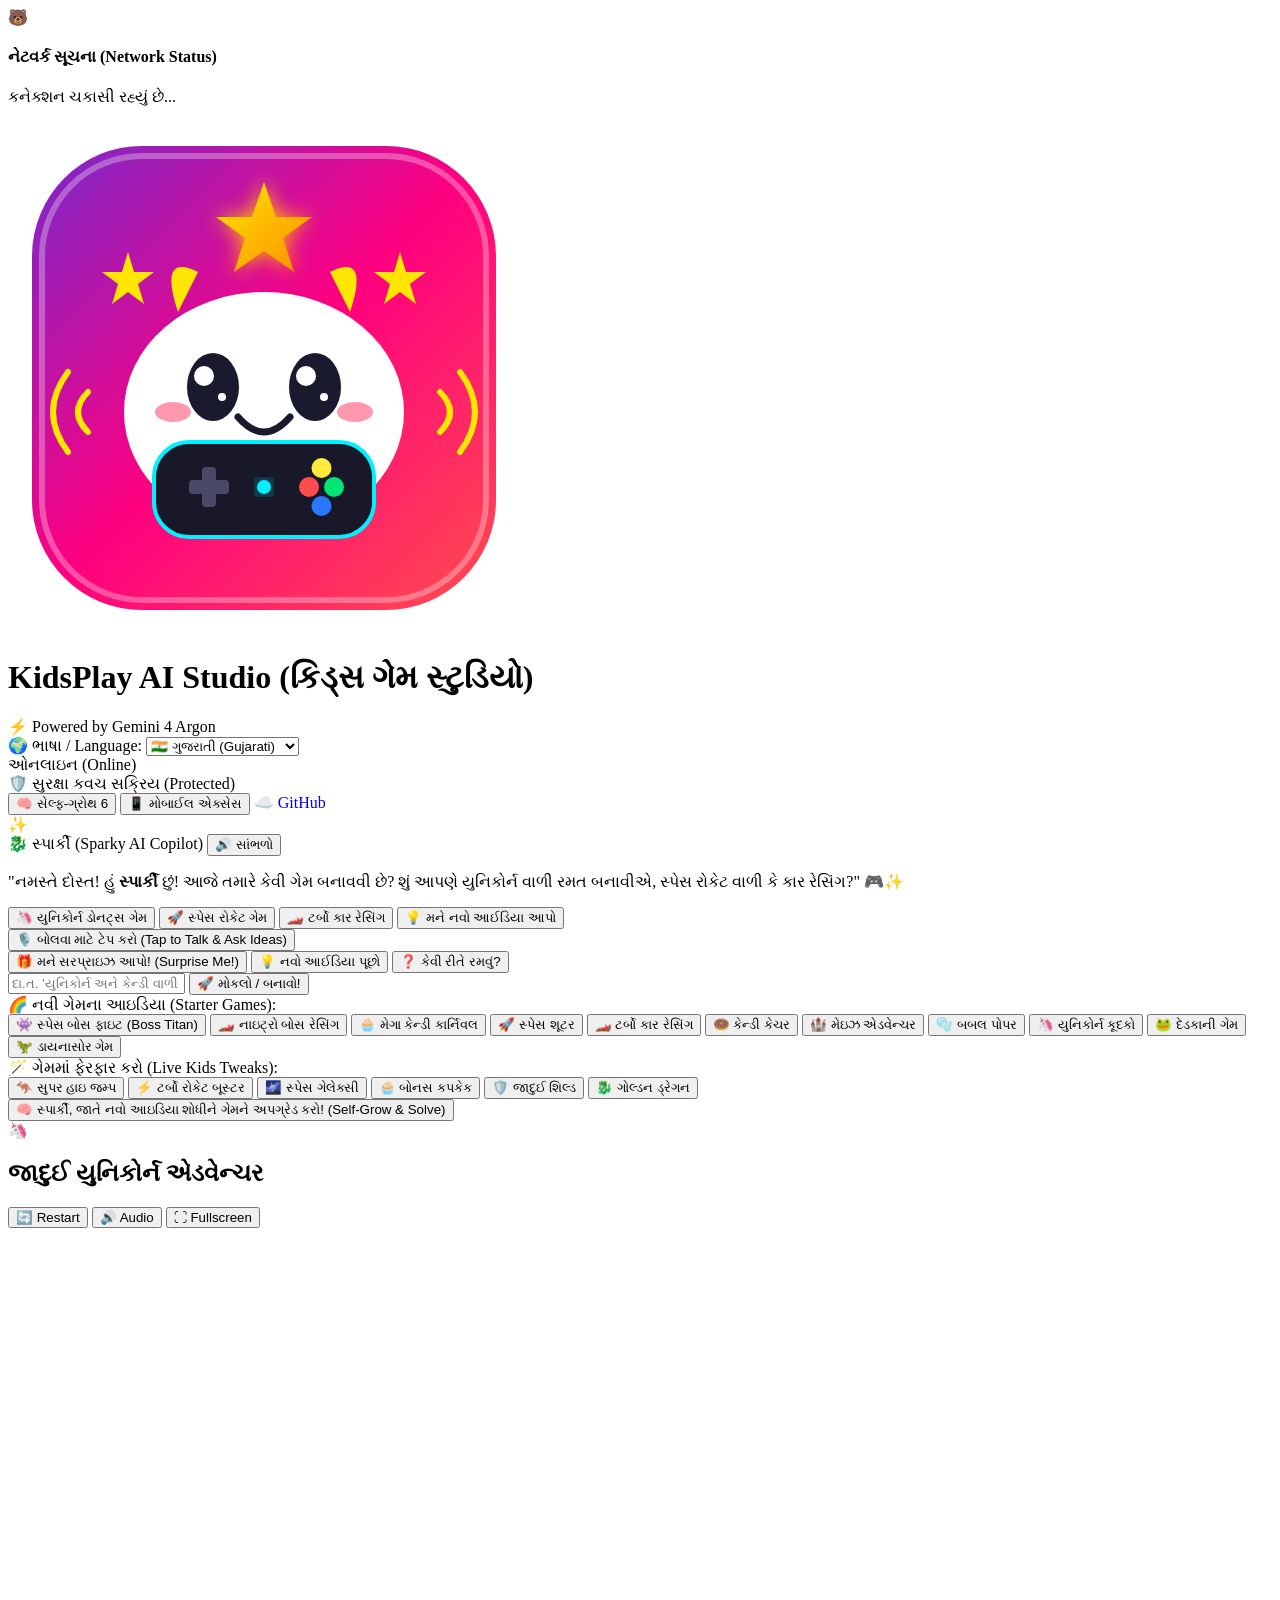
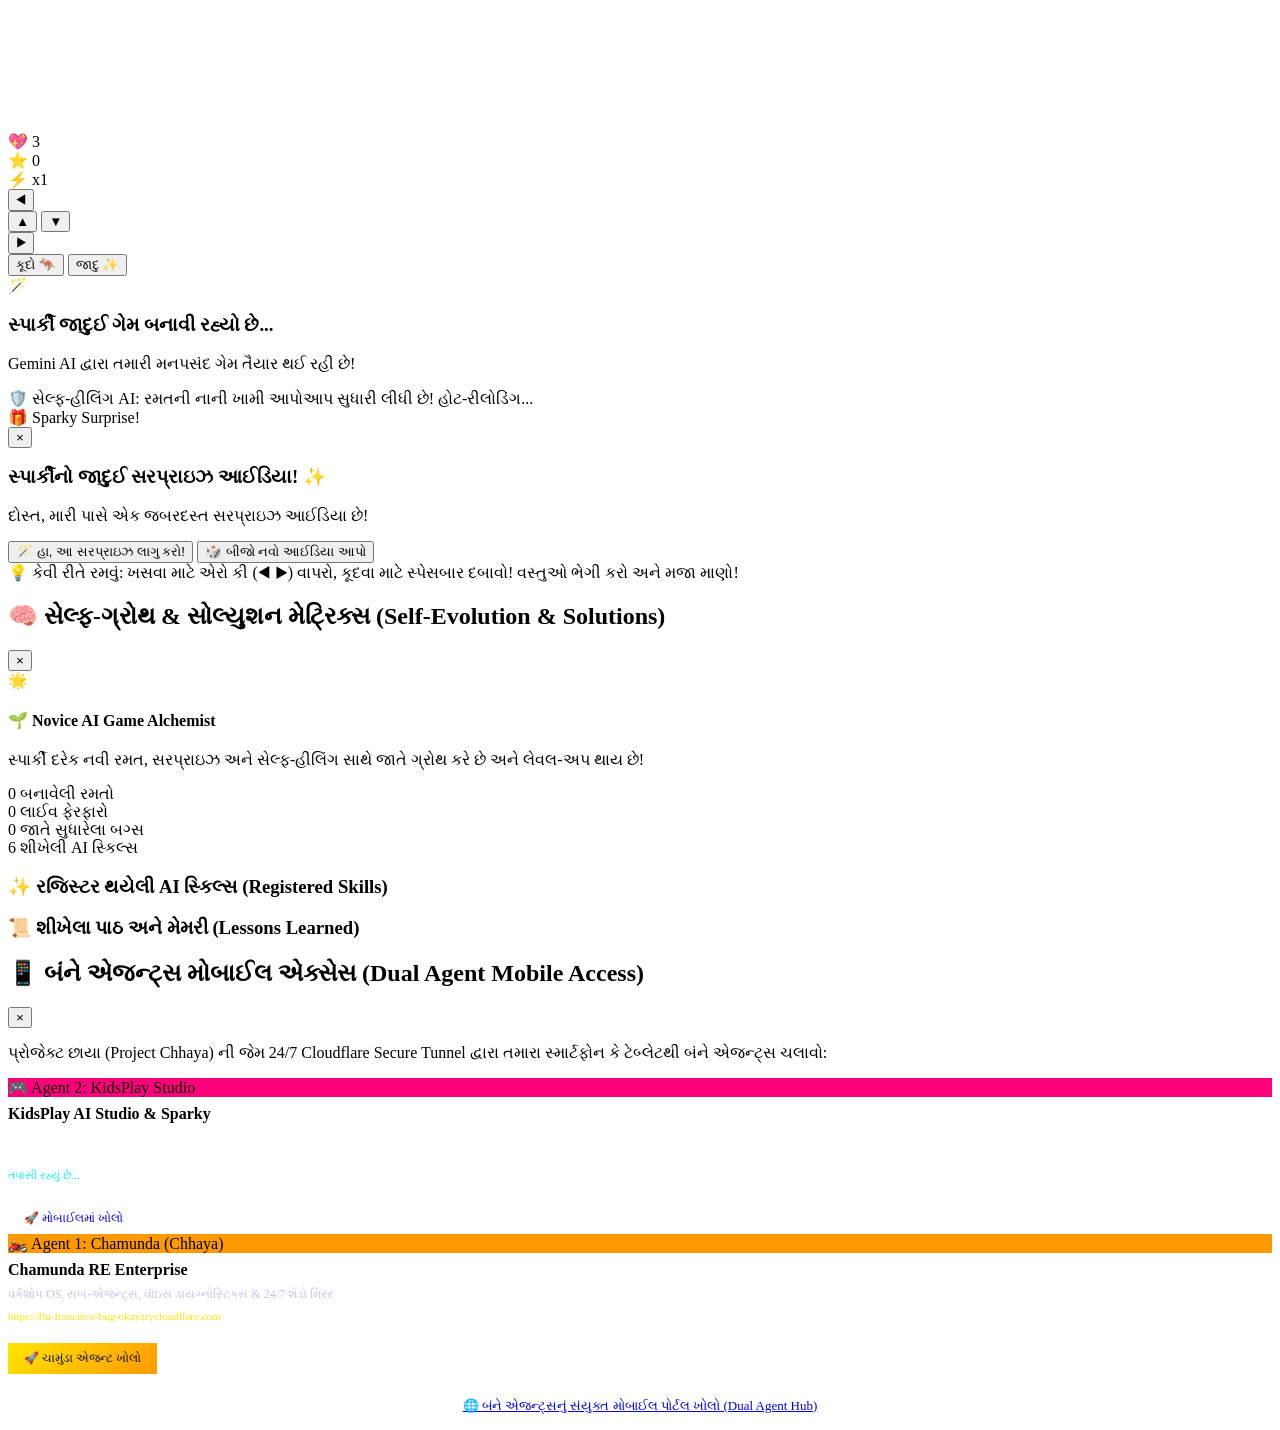
==== static/index.html @ 0acd043b "feat: initial commit of KidsPlay AI Studio with Gemini 4 Argon, Codespaces, and Auto-Sync" ====
<!DOCTYPE html>
<html lang="gu">
<head>
  <meta charset="UTF-8">
  <meta name="viewport" content="width=device-width, initial-scale=1.0">
  <title>🎮 KidsPlay AI Studio - Interactive Voice Assistant & Kids Game Maker</title>
  <link rel="icon" type="image/svg+xml" href="/assets/icon.svg">
  <link rel="preconnect" href="https://fonts.googleapis.com">
  <link rel="preconnect" href="https://fonts.gstatic.com" crossorigin>
  <link href="https://fonts.googleapis.com/css2?family=Fredoka:wght@400;600;700&family=Nunito:wght@700;900&family=Noto+Sans+Gujarati:wght@400;700&display=swap" rel="stylesheet">
  <link rel="stylesheet" href="/css/style.css">
</head>
<body>
  <!-- Network Resilience Notification Banner -->
  <div id="resilience-banner" class="resilience-toast hidden">
    <div class="toast-icon" id="toast-icon">🐻</div>
    <div class="toast-content">
      <h4 id="toast-title">નેટવર્ક સૂચના (Network Status)</h4>
      <p id="toast-message">કનેક્શન ચકાસી રહ્યું છે...</p>
    </div>
    <div class="toast-spinner hidden" id="toast-spinner"></div>
  </div>

  <!-- Main App Shell -->
  <div class="app-container">
    
    <!-- Top Header Bar -->
    <header class="app-header">
      <div class="brand-group">
        <div class="app-logo">
          <img src="/assets/icon.svg" alt="KidsPlay Mascot">
        </div>
        <div class="title-group">
          <h1>KidsPlay AI Studio (કિડ્સ ગેમ સ્ટુડિયો)</h1>
          <span class="badge-gemini badge-gemini-argon" id="badge-gemini-model">⚡ Powered by Gemini 4 Argon</span>
        </div>
      </div>

      <!-- Header Controls: Language Picker, Network Status, Memory & Skills -->
      <div class="header-actions">
        <!-- Language Selector (Gujarati by default) -->
        <div class="lang-selector-card">
          <label for="language-select">🌍 ભાષા / Language:</label>
          <select id="language-select" class="styled-select">
            <option value="gu-IN" selected>🇮🇳 ગુજરાતી (Gujarati)</option>
            <option value="hi-IN">🇮🇳 हिन्दी (Hindi)</option>
            <option value="en-US">🇺🇸 English (US)</option>
            <option value="en-GB">🇬🇧 English (UK)</option>
            <option value="es-ES">🇪🇸 Español (Spanish)</option>
            <option value="fr-FR">🇫🇷 Français (French)</option>
            <option value="de-DE">🇩🇪 Deutsch (German)</option>
            <option value="ja-JP">🇯🇵 日本語 (Japanese)</option>
            <option value="zh-CN">🇨🇳 中文 (Mandarin)</option>
            <option value="pt-BR">🇧🇷 Português (Brazil)</option>
            <option value="ar-SA">🇸🇦 العربية (Arabic)</option>
          </select>
        </div>

        <!-- Network Status Indicator -->
        <div class="network-badge online" id="network-badge">
          <span class="dot"></span>
          <span id="network-status-text">ઓનલાઇન (Online)</span>
        </div>

        <!-- AI Security Shield Status Indicator -->
        <div class="security-badge armed" id="security-badge" title="AI Security Firewall & Anti-Hacking Guard: Armed & Active">
          <span class="shield-icon">🛡️</span>
          <span id="security-status-text">સુરક્ષા કવચ સક્રિય (Protected)</span>
        </div>

        <!-- Self-Evolution & Auto-Solution Matrix Modal Trigger -->
        <button id="btn-skills-matrix" class="btn-icon" title="View AI Skills & Self-Evolution Memory">
          🧠 સેલ્ફ-ગ્રોથ <span class="skills-counter" id="skills-badge-count">6</span>
        </button>

        <!-- Mobile Access & Both Agents Hub Trigger -->
        <button id="btn-mobile-access" class="btn-icon btn-mobile-trigger" title="Mobile QR Code & Both Agents Hub">
          📱 મોબાઈલ એક્સેસ
        </button>

        <!-- GitHub Repository & 1-Click Cloud Launch -->
        <a id="btn-github-repo" href="https://github.com/thakoralpesh3/kidsplay-ai-studio" target="_blank" class="btn-icon btn-github-trigger" title="Open GitHub Repository & 1-Click Codespaces" style="text-decoration:none;display:inline-flex;align-items:center;gap:6px;">
          ☁️ GitHub
        </a>
      </div>
    </header>

    <!-- Main Workspace Grid -->
    <main class="studio-layout">
      
      <!-- Left Column: Voice Assistant & Interactive Copilot Panel -->
      <section class="assistant-panel">
        
        <!-- Mascot Interactive Card with Live Dialogue -->
        <div class="mascot-card">
          <div class="mascot-visual" id="mascot-avatar">
            <div class="mascot-face normal" id="mascot-face">
              <div class="mascot-eyes">
                <div class="eye left"><div class="pupil"></div></div>
                <div class="eye right"><div class="pupil"></div></div>
              </div>
              <div class="mascot-mouth" id="mascot-mouth"></div>
            </div>
            <div class="sparkles-halo">✨</div>
          </div>
          
          <div class="speech-bubble" id="speech-bubble">
            <div class="bubble-top-bar">
              <span class="mascot-name-tag">🐉 સ્પાર્કી (Sparky AI Copilot)</span>
              <button id="btn-replay-speech" class="btn-replay-speech" title="અવાજ સાંભળો (Hear Voice)">🔊 સાંભળો</button>
            </div>
            <p id="assistant-speech-text">"નમસ્તે દોસ્ત! હું <strong>સ્પાર્કી</strong> છું! આજે તમારે કેવી ગેમ બનાવવી છે? શું આપણે યુનિકોર્ન વાળી રમત બનાવીએ, સ્પેસ રોકેટ વાળી કે કાર રેસિંગ?" 🎮✨</p>
            
            <!-- Interactive Follow-up Question Prompt & Choice Tray -->
            <div class="interactive-choices-tray" id="interactive-choices-tray">
              <button class="choice-chip" data-choice="એક સુંદર યુનિકોર્ન વાળી રમત બનાવો જે આકાશમાં ઉડીને ડોનટ્સ પકડે">🦄 યુનિકોર્ન ડોનટ્સ ગેમ</button>
              <button class="choice-chip" data-choice="અંતરિક્ષમાં રોકેટ ઉડાડીને ઉલ્કાઓથી બચવાની ગેમ બનાવો">🚀 સ્પેસ રોકેટ ગેમ</button>
              <button class="choice-chip" data-choice="એક સુપર ફાસ્ટ કાર રેસિંગ ગેમ બનાવો">🏎️ ટર્બો કાર રેસિંગ</button>
              <button class="choice-chip" data-choice="મને એક મસ્ત નવી ગેમનો આઈડિયા આપો!">💡 મને નવો આઈડિયા આપો</button>
            </div>
          </div>
        </div>

        <!-- Big Voice Mic & Text Input Area -->
        <div class="prompt-input-card">
          <div class="voice-hero-box">
            <button id="btn-voice-mic" class="btn-voice-mic" title="બોલવા અને વાતચીત કરવા માટે ક્લિક કરો">
              <div class="mic-glow"></div>
              <span class="mic-icon">🎙️</span>
              <span class="mic-label" id="mic-label">બોલવા માટે ટેપ કરો (Tap to Talk & Ask Ideas)</span>
            </button>
            
            <!-- Interactive Action Shortcuts below Mic -->
            <div class="voice-quick-actions">
              <button id="btn-surprise-me" class="btn-voice-surprise">🎁 મને સરપ્રાઇઝ આપો! (Surprise Me!)</button>
              <button id="btn-ask-idea" class="btn-voice-subaction">💡 નવો આઈડિયા પૂછો</button>
              <button id="btn-how-to-play" class="btn-voice-subaction">❓ કેવી રીતે રમવું?</button>
            </div>

            <!-- Live Audio VU Meter Bars -->
            <div class="voice-wave-bars hidden" id="voice-wave-bars">
              <span id="bar-1"></span>
              <span id="bar-2"></span>
              <span id="bar-3"></span>
              <span id="bar-4"></span>
              <span id="bar-5"></span>
            </div>
          </div>

          <div class="text-input-group">
            <input type="text" id="prompt-input" placeholder="દા.ત. 'યુનિકોર્ન અને કેન્ડી વાળી મસ્ત ગેમ બનાવો'..." autocomplete="off">
            <button id="btn-send-prompt" class="btn-primary">
              <span>🚀 મોકલો / બનાવો!</span>
            </button>
          </div>

          <!-- Quick Starter Tags for Kids -->
          <div class="quick-tags-container">
            <span class="tag-title">🌈 નવી ગેમના આઇડિયા (Starter Games):</span>
            <div class="tags-grid">
              <button class="chip-tag chip-advanced" data-prompt="એક એડવાન્સ્ડ સ્પેસ શૂટર બનાવો જેમાં એલિયન મોથરશિપ બોસ ફાઇટ આવે અને ડબલ લેઝર પાવરઅપ્સ મળે">👾 સ્પેસ બોસ ફાઇટ (Boss Titan)</button>
              <button class="chip-tag chip-advanced" data-prompt="એક સુપરફાસ્ટ નાઇટ્રો કાર રેસિંગ ગેમ જેમાં રાઇવલ બોસ રેસર અને સ્પીડ બૂસ્ટ્સ હોય">🏎️ નાઇટ્રો બોસ રેસિંગ</button>
              <button class="chip-tag chip-advanced" data-prompt="મેગા કેન્ડી કાર્નિવલ ગેમ જેમાં મેગ્નેટ પાવરઅપ અને ગોલ્ડન કપકેક આવે">🧁 મેગા કેન્ડી કાર્નિવલ</button>
              <button class="chip-tag" data-prompt="અંતરિક્ષમાં રોકેટ ઉડાડીને લેઝરથી ઉલ્કાઓ તોડવાની સ્પેસ શૂટર ગેમ બનાવો">🚀 સ્પેસ શૂટર</button>
              <button class="chip-tag" data-prompt="એક હાઇ-સ્પીડ ટર્બો કાર રેસિંગ ગેમ બનાવો જેમાં નાઇટ્રો બૂસ્ટર હોય">🏎️ ટર્બો કાર રેસિંગ</button>
              <button class="chip-tag" data-prompt="આકાશમાંથી પડતી કેન્ડી, ડોનટ્સ અને તારા પકડવાની કેચર ગેમ બનાવો">🍩 કેન્ડી કેચર</button>
              <button class="chip-tag" data-prompt="એક જાદુઈ મેઇઝ ભૂલભુલામણી ગેમ બનાવો જેમાં ૩ ચાવીઓ શોધીને દરવાજો ખોલવાનો હોય">🏰 મેઇઝ એડવેન્ચર</button>
              <button class="chip-tag" data-prompt="ટેપ કરીને રંગબેરંગી પરપોટા ફોડવાની ફન બબલ પોપર ગેમ બનાવો">🫧 બબલ પોપર</button>
              <button class="chip-tag" data-prompt="એક સુંદર યુનિકોર્ન વાળી રમત બનાવો જે આકાશમાં કૂદીને તારા ભેગા કરે">🦄 યુનિકોર્ન કૂદકો</button>
              <button class="chip-tag" data-prompt="એક ભૂખ્યા દેડકાની રમત બનાવો જે કમળ પરથી કૂદીને સોનેરી માખીઓ પકડે">🐸 દેડકાની ગેમ</button>
              <button class="chip-tag" data-prompt="એક ક્યૂટ ડાયનાસોરની રમત બનાવો">🦖 ડાયનાસોર ગેમ</button>
            </div>
          </div>

          <!-- Live Modification Quick Buttons for Kids -->
          <div class="modify-tags-container">
            <span class="tag-title">🪄 ગેમમાં ફેરફાર કરો (Live Kids Tweaks):</span>
            <div class="tags-grid">
              <button class="chip-modify" data-mod="પ્લેયરને બહુ જ ઊંચો કૂદકો લગાવવા દો અને પાછળ મેઘધનુષની પૂંછડી ઉમેરો">🦘 સુપર હાઇ જમ્પ</button>
              <button class="chip-modify" data-mod="એક સુપર સ્પીડ રોકેટ બૂસ્ટર અને કલરફુલ લેઝર ઉમેરો">⚡ ટર્બો રોકેટ બૂસ્ટર</button>
              <button class="chip-modify" data-mod="બેકગ્રાઉન્ડને ચમકતા તારાઓ વાળા અંતરિક્ષ જેવું બનાવી દો">🌌 સ્પેસ ગેલેક્સી</button>
              <button class="chip-modify" data-mod="સોનેરી તારાઓ અને 500 પોઈન્ટ વાળા કપકેક ઉમેરો">🧁 બોનસ કપકેક</button>
              <button class="chip-modify" data-mod="ગેમને થોડી સરળ બનાવો અને પ્લેયરને સુરક્ષા માટે જાદુઈ બબલ શિલ્ડ આપો">🛡️ જાદુઈ શિલ્ડ</button>
              <button class="chip-modify" data-mod="પ્લેયરને કૂલ ચશ્મા પહેરેલો ગોલ્ડન ડ્રેગન બનાવી દો">🐉 ગોલ્ડન ડ્રેગન</button>
            </div>
          </div>

          <!-- Autonomous Self-Solution Button -->
          <div class="self-solution-container">
            <button id="btn-self-evolve-game" class="btn-self-evolve">
              <span>🧠 સ્પાર્કી, જાતે નવો આઇડિયા શોધીને ગેમને અપગ્રેડ કરો! (Self-Grow & Solve)</span>
            </button>
          </div>

        </div>

      </section>

      <!-- Right Column: Live Playable Game Canvas Screen -->
      <section class="game-stage-panel">
        
        <div class="game-card">
          <!-- Game Bar -->
          <div class="game-header-bar">
            <div class="game-meta">
              <span class="game-icon" id="game-badge-icon">🦄</span>
              <h2 id="current-game-title">જાદુઈ યુનિકોર્ન એડવેન્ચર</h2>
            </div>

            <div class="game-actions">
              <button id="btn-restart-game" class="btn-game-tool" title="ફરી શરૂ કરો">🔄 Restart</button>
              <button id="btn-mute-audio" class="btn-game-tool" title="અવાજ ચાલુ/બંધ">🔊 Audio</button>
              <button id="btn-fullscreen" class="btn-game-tool" title="મોટી સ્ક્રીન">⛶ Fullscreen</button>
            </div>
          </div>

          <!-- The Game Canvas Container -->
          <div class="canvas-wrapper" id="canvas-wrapper">
            <canvas id="game-canvas" width="800" height="500"></canvas>
            
            <!-- In-game Dynamic HTML HUD Overlay (lives, score, combo streak, powerups, boss bar) -->
            <div class="game-hud-overlay" id="game-hud-overlay">
              <div class="hud-chip hud-lives-chip">
                <span class="hud-emoji">💖</span>
                <span class="hud-val" id="hud-lives">3</span>
              </div>
              <div class="hud-chip hud-score-chip">
                <span class="hud-emoji">⭐</span>
                <span class="hud-val" id="hud-score">0</span>
              </div>
              <div class="hud-chip hud-combo-chip">
                <span class="hud-emoji">⚡</span>
                <span class="hud-val" id="hud-combo">x1</span>
              </div>
              <div class="hud-chip hud-powerup-chip" id="hud-powerup-chip" style="display:none;">
                <span class="hud-emoji" id="hud-powerup-emoji">🛡️</span>
                <span class="hud-val" id="hud-powerup-timer">SHIELD</span>
              </div>
              <div class="hud-boss-chip" id="hud-boss-chip" style="display:none;">
                <span class="hud-boss-title" id="hud-boss-title">👾 BOSS TITAN</span>
                <div class="hud-boss-bar">
                  <div class="hud-boss-fill" id="hud-boss-fill" style="width:100%;"></div>
                </div>
              </div>
            </div>

            <!-- In-game Kid Overlay Controls (for touch/mouse play) -->
            <div class="game-touch-overlay">
              <div class="dpad-touch">
                <button class="touch-btn" id="btn-touch-left" title="ડાબે">◀</button>
                <div class="dpad-vertical-stack">
                  <button class="touch-btn" id="btn-touch-up" title="ઉપર">▲</button>
                  <button class="touch-btn" id="btn-touch-down" title="નીચે">▼</button>
                </div>
                <button class="touch-btn" id="btn-touch-right" title="જમણે">▶</button>
              </div>
              <div class="action-touch">
                <button class="touch-btn btn-jump" id="btn-touch-jump">કૂદો 🦘</button>
                <button class="touch-btn btn-action" id="btn-touch-action">જાદુ ✨</button>
              </div>
            </div>

            <!-- Loading Spinner & AI Generation Overlay -->
            <div class="generation-overlay hidden" id="generation-overlay">
              <div class="gen-card">
                <div class="gen-magic-wand">🪄</div>
                <h3 id="gen-status-title">સ્પાર્કી જાદુઈ ગેમ બનાવી રહ્યો છે...</h3>
                <p id="gen-status-desc">Gemini AI દ્વારા તમારી મનપસંદ ગેમ તૈયાર થઈ રહી છે!</p>
                <div class="rainbow-progress-bar">
                  <div class="rainbow-fill"></div>
                </div>
              </div>
            </div>

            <!-- Self-Healing Notification Toast Overlay -->
            <div class="healing-toast hidden" id="healing-toast">
              <span>🛡️ સેલ્ફ-હીલિંગ AI: રમતની નાની ખામી આપોઆપ સુધારી લીધી છે! હોટ-રીલોડિંગ...</span>
            </div>

            <!-- Autonomous Surprise Idea Showcase Overlay / Banner -->
            <div class="surprise-banner hidden" id="surprise-banner">
              <div class="surprise-card">
                <div class="surprise-top">
                  <div class="surprise-badge-tag" id="surprise-badge">🎁 Sparky Surprise!</div>
                  <button class="btn-close-surprise" id="btn-close-surprise">&times;</button>
                </div>
                <h3 id="surprise-title">સ્પાર્કીનો જાદુઈ સરપ્રાઇઝ આઈડિયા! ✨</h3>
                <p id="surprise-desc">દોસ્ત, મારી પાસે એક જબરદસ્ત સરપ્રાઇઝ આઈડિયા છે!</p>
                <div class="surprise-actions">
                  <button class="btn-apply-surprise" id="btn-apply-surprise">🪄 હા, આ સરપ્રાઇઝ લાગુ કરો!</button>
                  <button class="btn-reroll-surprise" id="btn-reroll-surprise">🎲 બીજો નવો આઈડિયા આપો</button>
                </div>
              </div>
            </div>
          </div>

          <!-- Instructions and Game Details Footer -->
          <div class="game-footer-bar">
            <div class="instructions-box">
              <span class="inst-icon">💡 કેવી રીતે રમવું:</span>
              <span id="game-instructions-text">ખસવા માટે એરો કી (◀ ▶) વાપરો, કૂદવા માટે સ્પેસબાર દબાવો! વસ્તુઓ ભેગી કરો અને મજા માણો!</span>
            </div>
          </div>

        </div>

      </section>

    </main>

    <!-- Self-Evolution & Memory Modal -->
    <div class="modal-backdrop hidden" id="skills-modal">
      <div class="modal-content">
        <div class="modal-header">
          <h2>🧠 સેલ્ફ-ગ્રોથ & સોલ્યુશન મેટ્રિક્સ (Self-Evolution & Solutions)</h2>
          <button class="btn-close-modal" id="btn-close-modal">&times;</button>
        </div>
        <div class="modal-body">
          <div class="evolution-rank-banner">
            <span class="rank-icon">🌟</span>
            <div class="rank-info">
              <h4 id="stat-evolution-title">🌱 Novice AI Game Alchemist</h4>
              <p>સ્પાર્કી દરેક નવી રમત, સરપ્રાઇઝ અને સેલ્ફ-હીલિંગ સાથે જાતે ગ્રોથ કરે છે અને લેવલ-અપ થાય છે!</p>
            </div>
          </div>
          
          <div class="memory-stats-grid">
            <div class="stat-card">
              <span class="stat-num" id="stat-games-created">0</span>
              <span class="stat-lbl">બનાવેલી રમતો</span>
            </div>
            <div class="stat-card">
              <span class="stat-num" id="stat-modifications">0</span>
              <span class="stat-lbl">લાઈવ ફેરફારો</span>
            </div>
            <div class="stat-card">
              <span class="stat-num" id="stat-self-healed">0</span>
              <span class="stat-lbl">જાતે સુધારેલા બગ્સ</span>
            </div>
            <div class="stat-card">
              <span class="stat-num" id="stat-skills-learned">6</span>
              <span class="stat-lbl">શીખેલી AI સ્કિલ્સ</span>
            </div>
          </div>

          <h3 class="section-title">✨ રજિસ્ટર થયેલી AI સ્કિલ્સ (Registered Skills)</h3>
          <div class="skills-list" id="skills-list-container">
            <!-- Dynamically populated -->
          </div>

          <h3 class="section-title">📜 શીખેલા પાઠ અને મેમરી (Lessons Learned)</h3>
          <ul class="lessons-list" id="lessons-list-container">
            <!-- Dynamically populated -->
          </ul>
        </div>
      </div>
    </div>

    <!-- Mobile Access & Both Agents Hub Modal -->
    <div class="modal-backdrop hidden" id="mobile-modal">
      <div class="modal-content">
        <div class="modal-header">
          <h2>📱 બંને એજન્ટ્સ મોબાઈલ એક્સેસ (Dual Agent Mobile Access)</h2>
          <button class="btn-close-modal" id="btn-close-mobile-modal">&times;</button>
        </div>
        <div class="modal-body">
          <p class="modal-intro">પ્રોજેક્ટ છાયા (Project Chhaya) ની જેમ 24/7 Cloudflare Secure Tunnel દ્વારા તમારા સ્માર્ટફોન કે ટેબ્લેટથી બંને એજન્ટ્સ ચલાવો:</p>
          
          <div class="mobile-agents-grid">
            <div class="mobile-agent-card">
              <div class="agent-tag" style="background:#ff007a;">🎮 Agent 2: KidsPlay Studio</div>
              <h3 style="margin:8px 0;font-size:16px;">KidsPlay AI Studio & Sparky</h3>
              <div class="qr-container" style="background:#fff;padding:8px;border-radius:12px;display:inline-block;margin:6px 0;">
                <img id="kidsplay-qr-img" src="/kidsplay_mobile_qr.png" alt="KidsPlay QR" style="width:140px;height:140px;display:block;" onerror="this.style.display='none'">
              </div>
              <p class="mobile-url" id="kidsplay-mobile-url-text" style="font-size:11px;color:#00f0ff;word-break:break-all;margin-top:6px;">તપાસી રહ્યું છે...</p>
              <a id="btn-open-kidsplay-mobile" href="#" target="_blank" class="btn-primary" style="margin-top:10px;text-decoration:none;display:inline-block;padding:8px 16px;font-size:12px;">🚀 મોબાઈલમાં ખોલો</a>
            </div>

            <div class="mobile-agent-card chamunda-card">
              <div class="agent-tag" style="background:#ff9900;">🏍️ Agent 1: Chamunda (Chhaya)</div>
              <h3 style="margin:8px 0;font-size:16px;">Chamunda RE Enterprise</h3>
              <p style="font-size:12px;color:#c0c5ea;margin:8px 0;">વર્કશોપ OS, સબ-એજન્ટ્સ, વૉઇસ ડાયગ્નોસ્ટિક્સ & 24/7 શેડો મિરર</p>
              <p class="mobile-url" id="chamunda-mobile-url-text" style="font-size:11px;color:#ffe600;word-break:break-all;margin-top:6px;">https://flu-francisco-bug-okay.trycloudflare.com</p>
              <a id="btn-open-chamunda-mobile" href="https://flu-francisco-bug-okay.trycloudflare.com" target="_blank" class="btn-primary" style="background:linear-gradient(135deg,#ffe600,#ff9900);color:#0b0c16;margin-top:10px;text-decoration:none;display:inline-block;padding:8px 16px;font-size:12px;">🚀 ચામુંડા એજન્ટ ખોલો</a>
            </div>
          </div>

          <div style="text-align:center;margin-top:16px;">
            <a href="/mobile-hub" target="_blank" class="choice-chip" style="display:inline-block;font-size:13px;padding:8px 16px;">🌐 બંને એજન્ટ્સનું સંયુક્ત મોબાઈલ પોર્ટલ ખોલો (Dual Agent Hub)</a>
          </div>
        </div>
      </div>
    </div>

  </div>

  <!-- Scripts -->
  <script src="/js/game_engine.js"></script>
  <script src="/js/voice_assistant.js"></script>
  <script src="/js/self_healing.js"></script>
  <script src="/js/resilience.js"></script>
  <script src="/js/app.js"></script>
</body>
</html>
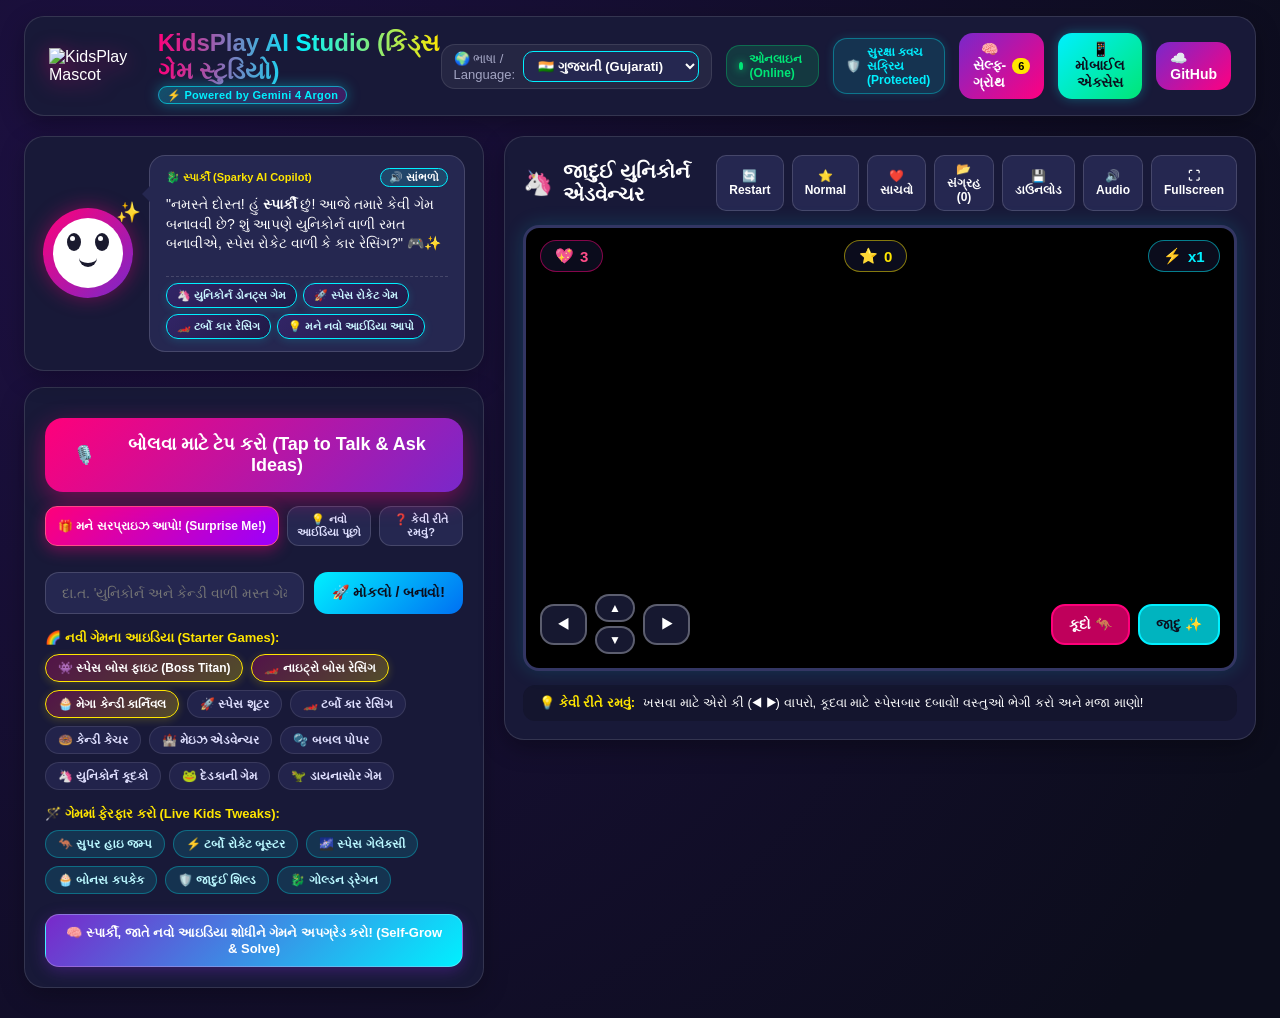
==== commit a0846294: "🤖 Auto-Sync: Autonomous Watchdog Auto-Sync in KidsPlay AI Studio [2026-11-08 00:19:05]" ====
--- a/static/index.html
+++ b/static/index.html
@@ -4,11 +4,11 @@
   <meta charset="UTF-8">
   <meta name="viewport" content="width=device-width, initial-scale=1.0">
   <title>🎮 KidsPlay AI Studio - Interactive Voice Assistant & Kids Game Maker</title>
-  <link rel="icon" type="image/svg+xml" href="/assets/icon.svg">
+  <link rel="icon" type="image/svg+xml" href="assets/icon.svg">
   <link rel="preconnect" href="https://fonts.googleapis.com">
   <link rel="preconnect" href="https://fonts.gstatic.com" crossorigin>
   <link href="https://fonts.googleapis.com/css2?family=Fredoka:wght@400;600;700&family=Nunito:wght@700;900&family=Noto+Sans+Gujarati:wght@400;700&display=swap" rel="stylesheet">
-  <link rel="stylesheet" href="/css/style.css">
+  <link rel="stylesheet" href="css/style.css">
 </head>
 <body>
   <!-- Network Resilience Notification Banner -->
@@ -28,7 +28,7 @@
     <header class="app-header">
       <div class="brand-group">
         <div class="app-logo">
-          <img src="/assets/icon.svg" alt="KidsPlay Mascot">
+          <img src="assets/icon.svg" alt="KidsPlay Mascot">
         </div>
         <div class="title-group">
           <h1>KidsPlay AI Studio (કિડ્સ ગેમ સ્ટુડિયો)</h1>
@@ -209,6 +209,10 @@
 
             <div class="game-actions">
               <button id="btn-restart-game" class="btn-game-tool" title="ફરી શરૂ કરો">🔄 Restart</button>
+              <button id="btn-difficulty-toggle" class="btn-game-tool" title="મુશ્કેલી સ્તર બદલો (Difficulty: Easy / Normal / Super Star)">⭐ Normal</button>
+              <button id="btn-save-favorite" class="btn-game-tool" title="મનપસંદ યાદીમાં સાચવો (Save Game)">❤️ સાચવો</button>
+              <button id="btn-my-games" class="btn-game-tool" title="મારી સાચવેલી રમતો (Saved Games)">📂 સંગ્રહ (<span id="fav-count">0</span>)</button>
+              <button id="btn-export-game" class="btn-game-tool" title="ઓફલાઇન રમત ડાઉનલોડ કરો (.html)">💾 ડાઉનલોડ</button>
               <button id="btn-mute-audio" class="btn-game-tool" title="અવાજ ચાલુ/બંધ">🔊 Audio</button>
               <button id="btn-fullscreen" class="btn-game-tool" title="મોટી સ્ક્રીન">⛶ Fullscreen</button>
             </div>
@@ -371,7 +375,7 @@
               <div class="agent-tag" style="background:#ff007a;">🎮 Agent 2: KidsPlay Studio</div>
               <h3 style="margin:8px 0;font-size:16px;">KidsPlay AI Studio & Sparky</h3>
               <div class="qr-container" style="background:#fff;padding:8px;border-radius:12px;display:inline-block;margin:6px 0;">
-                <img id="kidsplay-qr-img" src="/kidsplay_mobile_qr.png" alt="KidsPlay QR" style="width:140px;height:140px;display:block;" onerror="this.style.display='none'">
+                <img id="kidsplay-qr-img" src="kidsplay_mobile_qr.png" alt="KidsPlay QR" style="width:140px;height:140px;display:block;" onerror="this.style.display='none'">
               </div>
               <p class="mobile-url" id="kidsplay-mobile-url-text" style="font-size:11px;color:#00f0ff;word-break:break-all;margin-top:6px;">તપાસી રહ્યું છે...</p>
               <a id="btn-open-kidsplay-mobile" href="#" target="_blank" class="btn-primary" style="margin-top:10px;text-decoration:none;display:inline-block;padding:8px 16px;font-size:12px;">🚀 મોબાઈલમાં ખોલો</a>
@@ -387,19 +391,36 @@
           </div>
 
           <div style="text-align:center;margin-top:16px;">
-            <a href="/mobile-hub" target="_blank" class="choice-chip" style="display:inline-block;font-size:13px;padding:8px 16px;">🌐 બંને એજન્ટ્સનું સંયુક્ત મોબાઈલ પોર્ટલ ખોલો (Dual Agent Hub)</a>
+            <a href="mobile-hub" target="_blank" class="choice-chip" style="display:inline-block;font-size:13px;padding:8px 16px;">🌐 બંને એજન્ટ્સનું સંયુક્ત મોબાઈલ પોર્ટલ ખોલો (Dual Agent Hub)</a>
           </div>
         </div>
       </div>
     </div>
 
+    <!-- Favorites & Offline Games Modal -->
+    <div class="modal-backdrop hidden" id="favorites-modal">
+      <div class="modal-content">
+        <div class="modal-header">
+          <h2>⭐ મારી સાચવેલી રમતો (My Saved Games)</h2>
+          <button class="btn-close-modal" id="btn-close-fav-modal">&times;</button>
+        </div>
+        <div class="modal-body">
+          <p class="modal-intro">તમારી મનપસંદ રમતો અહીં સેવ થયેલી છે. ગમે ત્યારે એક ક્લિકથી ફરી રમો અથવા ડાઉનલોડ કરો:</p>
+          <div id="favorites-list-container" class="favorites-grid" style="display:flex;flex-direction:column;gap:12px;max-height:360px;overflow-y:auto;padding:8px;">
+            <!-- Dynamically populated -->
+          </div>
+        </div>
+      </div>
+    </div>
+
   </div>
 
   <!-- Scripts -->
-  <script src="/js/game_engine.js"></script>
-  <script src="/js/voice_assistant.js"></script>
-  <script src="/js/self_healing.js"></script>
-  <script src="/js/resilience.js"></script>
-  <script src="/js/app.js"></script>
+  <script src="js/game_synthesizer.js"></script>
+  <script src="js/game_engine.js"></script>
+  <script src="js/voice_assistant.js"></script>
+  <script src="js/self_healing.js"></script>
+  <script src="js/resilience.js"></script>
+  <script src="js/app.js"></script>
 </body>
 </html>
--- a/static/css/style.css
+++ b/static/css/style.css
@@ -0,0 +1,1465 @@
+:root {
+  --bg-dark: #0f1026;
+  --bg-card: #181938;
+  --bg-card-hover: #22234b;
+  --primary: #ff007a;
+  --primary-glow: rgba(255, 0, 122, 0.4);
+  --secondary: #00f0ff;
+  --secondary-glow: rgba(0, 240, 255, 0.4);
+  --accent-yellow: #ffe600;
+  --accent-green: #00e676;
+  --accent-purple: #9d4edd;
+  --text-main: #ffffff;
+  --text-muted: #a3a5c3;
+  --border-radius: 20px;
+  --border-glow: 1px solid rgba(255, 255, 255, 0.12);
+  --font-family: 'Fredoka', 'Nunito', sans-serif;
+}
+
+* {
+  box-sizing: border-box;
+  margin: 0;
+  padding: 0;
+  user-select: none;
+}
+
+body {
+  background: radial-gradient(circle at 10% 20%, #1d1042 0%, #0c0d1c 90%);
+  color: var(--text-main);
+  font-family: var(--font-family);
+  min-height: 100vh;
+  overflow-x: hidden;
+}
+
+/* Toast Notifications for Resilience & Healing */
+.resilience-toast {
+  position: fixed;
+  top: 20px;
+  right: 20px;
+  z-index: 9999;
+  display: flex;
+  align-items: center;
+  gap: 12px;
+  background: linear-gradient(135deg, #2a164d, #141530);
+  border: 2px solid var(--secondary);
+  box-shadow: 0 10px 30px rgba(0, 240, 255, 0.3);
+  padding: 14px 20px;
+  border-radius: 16px;
+  transition: all 0.4s ease;
+  animation: slideDown 0.4s ease-out;
+}
+
+.resilience-toast.offline-mode {
+  border-color: #ff9900;
+  box-shadow: 0 10px 30px rgba(255, 153, 0, 0.3);
+}
+
+.resilience-toast.hidden, .hidden {
+  display: none !important;
+}
+
+@keyframes slideDown {
+  from { transform: translateY(-40px); opacity: 0; }
+  to { transform: translateY(0); opacity: 1; }
+}
+
+.toast-icon {
+  font-size: 28px;
+}
+
+.toast-content h4 {
+  font-size: 15px;
+  font-weight: 700;
+  color: var(--secondary);
+}
+
+.toast-content p {
+  font-size: 13px;
+  color: #ddd;
+}
+
+.toast-spinner {
+  width: 20px;
+  height: 20px;
+  border: 3px solid rgba(255, 255, 255, 0.2);
+  border-top-color: var(--secondary);
+  border-radius: 50%;
+  animation: spin 0.8s linear infinite;
+}
+
+@keyframes spin {
+  to { transform: rotate(360deg); }
+}
+
+/* App Container */
+.app-container {
+  max-width: 1500px;
+  margin: 0 auto;
+  padding: 16px 24px 30px;
+  display: flex;
+  flex-direction: column;
+  gap: 20px;
+}
+
+/* Header Bar */
+.app-header {
+  display: flex;
+  justify-content: space-between;
+  align-items: center;
+  background: var(--bg-card);
+  padding: 12px 24px;
+  border-radius: var(--border-radius);
+  border: var(--border-glow);
+  box-shadow: 0 8px 24px rgba(0, 0, 0, 0.3);
+}
+
+.brand-group {
+  display: flex;
+  align-items: center;
+  gap: 16px;
+}
+
+.app-logo img {
+  width: 50px;
+  height: 50px;
+  filter: drop-shadow(0 4px 10px rgba(255, 0, 122, 0.5));
+}
+
+.title-group h1 {
+  font-size: 24px;
+  font-weight: 700;
+  background: linear-gradient(90deg, #ff007a, #00f0ff, #ffe600);
+  -webkit-background-clip: text;
+  -webkit-text-fill-color: transparent;
+}
+
+.badge-gemini {
+  font-size: 11px;
+  background: rgba(255, 255, 255, 0.1);
+  padding: 2px 8px;
+  border-radius: 12px;
+  color: var(--accent-yellow);
+}
+
+.badge-gemini-argon {
+  background: linear-gradient(135deg, rgba(0, 240, 255, 0.25), rgba(123, 31, 162, 0.4)) !important;
+  color: #00f0ff !important;
+  border: 1px solid rgba(0, 240, 255, 0.6) !important;
+  box-shadow: 0 0 14px rgba(0, 240, 255, 0.35);
+  font-weight: 800;
+  letter-spacing: 0.3px;
+  animation: pulseArgon 2.5s infinite ease-in-out;
+}
+
+@keyframes pulseArgon {
+  0%, 100% { box-shadow: 0 0 10px rgba(0, 240, 255, 0.3); }
+  50% { box-shadow: 0 0 18px rgba(179, 136, 255, 0.6); }
+}
+
+.chip-advanced {
+  background: linear-gradient(135deg, rgba(255, 0, 122, 0.25), rgba(255, 230, 0, 0.25)) !important;
+  border: 1.5px solid #ffe600 !important;
+  color: #fff !important;
+  font-weight: 800 !important;
+  box-shadow: 0 2px 8px rgba(255, 230, 0, 0.2);
+}
+
+.chip-advanced:hover {
+  transform: scale(1.05) translateY(-2px);
+  box-shadow: 0 4px 14px rgba(255, 230, 0, 0.4);
+}
+
+.header-actions {
+  display: flex;
+  align-items: center;
+  gap: 14px;
+}
+
+.lang-selector-card {
+  display: flex;
+  align-items: center;
+  gap: 8px;
+  background: rgba(255, 255, 255, 0.06);
+  padding: 6px 12px;
+  border-radius: 14px;
+  border: 1px solid rgba(255, 255, 255, 0.1);
+}
+
+.lang-selector-card label {
+  font-size: 13px;
+  color: var(--text-muted);
+}
+
+.styled-select {
+  background: #252750;
+  color: #fff;
+  border: 1px solid var(--secondary);
+  border-radius: 10px;
+  padding: 6px 10px;
+  font-family: inherit;
+  font-size: 13px;
+  font-weight: 600;
+  cursor: pointer;
+  outline: none;
+}
+
+.network-badge {
+  display: flex;
+  align-items: center;
+  gap: 6px;
+  padding: 6px 12px;
+  border-radius: 14px;
+  font-size: 12px;
+  font-weight: 700;
+}
+
+.network-badge.online {
+  background: rgba(0, 230, 118, 0.15);
+  color: var(--accent-green);
+  border: 1px solid rgba(0, 230, 118, 0.3);
+}
+
+.network-badge.offline {
+  background: rgba(255, 77, 77, 0.15);
+  color: #ff4d4d;
+  border: 1px solid rgba(255, 77, 77, 0.3);
+}
+
+.security-badge {
+  display: flex;
+  align-items: center;
+  gap: 6px;
+  padding: 6px 12px;
+  border-radius: 14px;
+  font-size: 12px;
+  font-weight: 700;
+  background: rgba(0, 240, 255, 0.12);
+  color: #00f0ff;
+  border: 1px solid rgba(0, 240, 255, 0.35);
+  box-shadow: 0 0 10px rgba(0, 240, 255, 0.15);
+}
+
+.security-badge.armed .shield-icon {
+  animation: pulseShield 2s infinite ease-in-out;
+}
+
+@keyframes pulseShield {
+  0%, 100% { transform: scale(1); filter: drop-shadow(0 0 2px #00f0ff); }
+  50% { transform: scale(1.15); filter: drop-shadow(0 0 6px #00f0ff); }
+}
+
+.network-badge .dot {
+  width: 8px;
+  height: 8px;
+  border-radius: 50%;
+  background: currentColor;
+  box-shadow: 0 0 8px currentColor;
+}
+
+.btn-icon {
+  background: linear-gradient(135deg, #7928ca, #ff0080);
+  border: none;
+  color: #fff;
+  padding: 8px 14px;
+  border-radius: 14px;
+  font-family: inherit;
+  font-size: 14px;
+  font-weight: 700;
+  cursor: pointer;
+  display: flex;
+  align-items: center;
+  gap: 6px;
+  transition: transform 0.2s, box-shadow 0.2s;
+}
+
+.btn-icon:hover {
+  transform: scale(1.05);
+  box-shadow: 0 0 15px rgba(255, 0, 128, 0.5);
+}
+
+.skills-counter {
+  background: #ffe600;
+  color: #000;
+  font-size: 11px;
+  padding: 2px 6px;
+  border-radius: 10px;
+}
+
+/* Studio Layout (2 Columns) */
+.studio-layout {
+  display: grid;
+  grid-template-columns: 460px 1fr;
+  gap: 20px;
+}
+
+@media (max-width: 1080px) {
+  .studio-layout {
+    grid-template-columns: 1fr;
+  }
+}
+
+/* Left Column: Voice Assistant Panel */
+.assistant-panel {
+  display: flex;
+  flex-direction: column;
+  gap: 16px;
+}
+
+.mascot-card {
+  background: var(--bg-card);
+  border-radius: var(--border-radius);
+  border: var(--border-glow);
+  padding: 18px;
+  display: flex;
+  gap: 16px;
+  align-items: center;
+  position: relative;
+  box-shadow: 0 8px 24px rgba(0, 0, 0, 0.25);
+}
+
+.mascot-visual {
+  width: 90px;
+  height: 90px;
+  background: linear-gradient(135deg, #ff007a, #7928ca);
+  border-radius: 50%;
+  display: flex;
+  align-items: center;
+  justify-content: center;
+  position: relative;
+  box-shadow: 0 0 20px rgba(255, 0, 122, 0.4);
+  flex-shrink: 0;
+  animation: float 3s ease-in-out infinite;
+}
+
+@keyframes float {
+  0%, 100% { transform: translateY(0); }
+  50% { transform: translateY(-6px); }
+}
+
+.sparkles-halo {
+  position: absolute;
+  top: -8px;
+  right: -8px;
+  font-size: 20px;
+  animation: spin 6s linear infinite;
+}
+
+.mascot-face {
+  width: 70px;
+  height: 70px;
+  background: #fff;
+  border-radius: 50%;
+  position: relative;
+  display: flex;
+  flex-direction: column;
+  align-items: center;
+  justify-content: center;
+}
+
+.mascot-eyes {
+  display: flex;
+  gap: 14px;
+  margin-top: -6px;
+}
+
+.eye {
+  width: 14px;
+  height: 18px;
+  background: #1a1a2e;
+  border-radius: 50%;
+  position: relative;
+  animation: blink 4s infinite;
+}
+
+.eye .pupil {
+  width: 5px;
+  height: 5px;
+  background: #fff;
+  border-radius: 50%;
+  position: absolute;
+  top: 3px;
+  left: 3px;
+}
+
+@keyframes blink {
+  0%, 90%, 100% { transform: scaleY(1); }
+  95% { transform: scaleY(0.1); }
+}
+
+.mascot-mouth {
+  width: 18px;
+  height: 10px;
+  border-bottom: 4px solid #1a1a2e;
+  border-radius: 0 0 10px 10px;
+  margin-top: 6px;
+  transition: all 0.15s;
+}
+
+.mascot-mouth.talking {
+  height: 16px;
+  background: #ff007a;
+  border-radius: 50%;
+  border: none;
+  animation: mouthTalk 0.25s infinite alternate;
+}
+
+@keyframes mouthTalk {
+  from { transform: scaleY(0.6); }
+  to { transform: scaleY(1.3); }
+}
+
+.speech-bubble {
+  background: #252750;
+  border: 1px solid rgba(255, 255, 255, 0.15);
+  border-radius: 16px;
+  padding: 12px 16px;
+  position: relative;
+  flex: 1;
+  display: flex;
+  flex-direction: column;
+  gap: 6px;
+}
+
+.bubble-top-bar {
+  display: flex;
+  justify-content: space-between;
+  align-items: center;
+  margin-bottom: 2px;
+}
+
+.mascot-name-tag {
+  font-size: 11px;
+  font-weight: 700;
+  color: var(--accent-yellow);
+}
+
+.btn-replay-speech {
+  background: rgba(0, 240, 255, 0.15);
+  border: 1px solid var(--secondary);
+  color: #fff;
+  border-radius: 10px;
+  padding: 2px 8px;
+  font-family: inherit;
+  font-size: 11px;
+  font-weight: 700;
+  cursor: pointer;
+  transition: all 0.2s;
+}
+
+.btn-replay-speech:hover {
+  background: var(--secondary);
+  color: #0c0d1c;
+}
+
+.voice-quick-actions {
+  display: flex;
+  gap: 8px;
+  width: 100%;
+  margin-top: 4px;
+}
+
+.btn-voice-subaction {
+  flex: 1;
+  background: #252750;
+  border: 1px solid rgba(255, 255, 255, 0.15);
+  color: #e0e0ff;
+  border-radius: 12px;
+  padding: 6px 8px;
+  font-family: inherit;
+  font-size: 11px;
+  font-weight: 700;
+  cursor: pointer;
+  transition: all 0.2s;
+}
+
+.btn-voice-subaction:hover {
+  background: #34376e;
+  border-color: var(--accent-yellow);
+  color: #fff;
+}
+
+.speech-bubble::before {
+  content: '';
+  position: absolute;
+  left: -8px;
+  top: 30px;
+  border-top: 8px solid transparent;
+  border-bottom: 8px solid transparent;
+  border-right: 8px solid #252750;
+}
+
+.speech-bubble p {
+  font-size: 14px;
+  line-height: 1.4;
+  color: #fff;
+  margin-bottom: 8px;
+}
+
+.interactive-choices-tray {
+  display: flex;
+  flex-wrap: wrap;
+  gap: 6px;
+  margin-top: 8px;
+  padding-top: 6px;
+  border-top: 1px dashed rgba(255, 255, 255, 0.15);
+}
+
+.choice-chip {
+  background: linear-gradient(135deg, #322566, #201a47);
+  border: 1px solid var(--secondary);
+  color: #c9f5ff;
+  border-radius: 12px;
+  padding: 5px 10px;
+  font-family: inherit;
+  font-size: 11px;
+  font-weight: 700;
+  cursor: pointer;
+  transition: all 0.2s;
+  box-shadow: 0 2px 8px rgba(0, 240, 255, 0.15);
+}
+
+.choice-chip:hover {
+  background: var(--secondary);
+  color: #0c0d1c;
+  transform: translateY(-2px);
+  box-shadow: 0 4px 12px rgba(0, 240, 255, 0.4);
+}
+
+/* Prompt Card & Voice Hero */
+.prompt-input-card {
+  background: var(--bg-card);
+  border-radius: var(--border-radius);
+  border: var(--border-glow);
+  padding: 20px;
+  display: flex;
+  flex-direction: column;
+  gap: 16px;
+  box-shadow: 0 8px 24px rgba(0, 0, 0, 0.25);
+}
+
+.voice-hero-box {
+  display: flex;
+  flex-direction: column;
+  align-items: center;
+  justify-content: center;
+  gap: 10px;
+  padding: 10px 0;
+}
+
+.btn-voice-mic {
+  width: 100%;
+  background: linear-gradient(135deg, #ff007a, #7928ca);
+  color: #fff;
+  border: none;
+  border-radius: 18px;
+  padding: 16px;
+  font-family: inherit;
+  font-size: 18px;
+  font-weight: 700;
+  cursor: pointer;
+  display: flex;
+  align-items: center;
+  justify-content: center;
+  gap: 12px;
+  position: relative;
+  overflow: hidden;
+  box-shadow: 0 8px 25px rgba(255, 0, 122, 0.4);
+  transition: transform 0.2s, box-shadow 0.2s;
+}
+
+.btn-voice-mic:hover {
+  transform: translateY(-2px);
+  box-shadow: 0 12px 30px rgba(255, 0, 122, 0.6);
+}
+
+.btn-voice-mic.listening {
+  background: linear-gradient(135deg, #00e676, #00f0ff);
+  box-shadow: 0 0 30px rgba(0, 240, 255, 0.8);
+  animation: pulseGlow 1s infinite alternate;
+}
+
+@keyframes pulseGlow {
+  from { transform: scale(1); }
+  to { transform: scale(1.02); }
+}
+
+.voice-wave-bars {
+  display: flex;
+  align-items: center;
+  gap: 6px;
+  height: 24px;
+}
+
+.voice-wave-bars span {
+  width: 6px;
+  height: 100%;
+  background: var(--secondary);
+  border-radius: 4px;
+  animation: waveBar 0.8s ease-in-out infinite alternate;
+}
+
+.voice-wave-bars span:nth-child(2) { animation-delay: 0.15s; }
+.voice-wave-bars span:nth-child(3) { animation-delay: 0.3s; }
+.voice-wave-bars span:nth-child(4) { animation-delay: 0.45s; }
+.voice-wave-bars span:nth-child(5) { animation-delay: 0.6s; }
+
+@keyframes waveBar {
+  from { height: 6px; }
+  to { height: 24px; }
+}
+
+.text-input-group {
+  display: flex;
+  gap: 10px;
+}
+
+.text-input-group input {
+  flex: 1;
+  background: #252750;
+  border: 1px solid rgba(255, 255, 255, 0.15);
+  border-radius: 14px;
+  padding: 12px 16px;
+  color: #fff;
+  font-family: inherit;
+  font-size: 14px;
+  outline: none;
+  transition: border-color 0.2s;
+}
+
+.text-input-group input:focus {
+  border-color: var(--secondary);
+}
+
+.btn-primary {
+  background: linear-gradient(135deg, #00f0ff, #0070f3);
+  color: #0c0d1c;
+  border: none;
+  border-radius: 14px;
+  padding: 12px 18px;
+  font-family: inherit;
+  font-size: 14px;
+  font-weight: 700;
+  cursor: pointer;
+  white-space: nowrap;
+  transition: transform 0.2s;
+}
+
+.btn-primary:hover {
+  transform: scale(1.03);
+}
+
+/* Self-Solution Button */
+.self-solution-container {
+  margin-top: 4px;
+}
+
+.btn-self-evolve {
+  width: 100%;
+  background: linear-gradient(135deg, #7928ca, #00f0ff);
+  color: #fff;
+  border: 1px solid rgba(255, 255, 255, 0.25);
+  border-radius: 14px;
+  padding: 10px 14px;
+  font-family: inherit;
+  font-size: 13px;
+  font-weight: 700;
+  cursor: pointer;
+  box-shadow: 0 4px 15px rgba(121, 40, 202, 0.35);
+  transition: transform 0.2s, box-shadow 0.2s;
+}
+
+.btn-self-evolve:hover {
+  transform: translateY(-2px);
+  box-shadow: 0 6px 20px rgba(0, 240, 255, 0.5);
+}
+
+/* Quick Tags */
+.quick-tags-container, .modify-tags-container {
+  display: flex;
+  flex-direction: column;
+  gap: 8px;
+}
+
+.tag-title {
+  font-size: 13px;
+  font-weight: 700;
+  color: var(--accent-yellow);
+}
+
+.tags-grid {
+  display: flex;
+  flex-wrap: wrap;
+  gap: 8px;
+}
+
+.chip-tag {
+  background: #22234b;
+  border: 1px solid rgba(255, 255, 255, 0.1);
+  color: #e0e0ff;
+  border-radius: 20px;
+  padding: 6px 12px;
+  font-family: inherit;
+  font-size: 12px;
+  font-weight: 600;
+  cursor: pointer;
+  transition: all 0.2s;
+}
+
+.chip-tag:hover {
+  background: var(--primary);
+  color: #fff;
+  border-color: var(--primary);
+  transform: translateY(-2px);
+}
+
+.chip-modify {
+  background: rgba(0, 240, 255, 0.12);
+  border: 1px solid rgba(0, 240, 255, 0.3);
+  color: #bbf8ff;
+  border-radius: 20px;
+  padding: 6px 12px;
+  font-family: inherit;
+  font-size: 12px;
+  font-weight: 600;
+  cursor: pointer;
+  transition: all 0.2s;
+}
+
+.chip-modify:hover {
+  background: var(--secondary);
+  color: #0c0d1c;
+  border-color: var(--secondary);
+  transform: translateY(-2px);
+}
+
+/* Right Column: Game Stage */
+.game-stage-panel {
+  display: flex;
+  flex-direction: column;
+}
+
+.game-card {
+  background: var(--bg-card);
+  border-radius: var(--border-radius);
+  border: var(--border-glow);
+  padding: 18px;
+  display: flex;
+  flex-direction: column;
+  gap: 14px;
+  box-shadow: 0 8px 24px rgba(0, 0, 0, 0.3);
+}
+
+.game-header-bar {
+  display: flex;
+  justify-content: space-between;
+  align-items: center;
+}
+
+.game-meta {
+  display: flex;
+  align-items: center;
+  gap: 10px;
+}
+
+.game-meta .game-icon {
+  font-size: 24px;
+}
+
+.game-meta h2 {
+  font-size: 20px;
+  font-weight: 700;
+  color: #fff;
+}
+
+.game-actions {
+  display: flex;
+  gap: 8px;
+}
+
+.btn-game-tool {
+  background: #252750;
+  border: 1px solid rgba(255, 255, 255, 0.15);
+  color: #fff;
+  border-radius: 10px;
+  padding: 6px 12px;
+  font-family: inherit;
+  font-size: 12px;
+  font-weight: 600;
+  cursor: pointer;
+  transition: all 0.2s;
+}
+
+.btn-game-tool:hover {
+  background: #34376e;
+  border-color: var(--secondary);
+}
+
+/* Canvas Wrapper */
+.canvas-wrapper {
+  position: relative;
+  width: 100%;
+  aspect-ratio: 16 / 10;
+  max-height: 520px;
+  background: #000;
+  border-radius: 16px;
+  overflow: hidden;
+  border: 3px solid #333663;
+  box-shadow: inset 0 0 20px rgba(0, 0, 0, 0.8), 0 0 20px rgba(0, 240, 255, 0.15);
+  transition: border-color 0.4s ease, box-shadow 0.4s ease;
+}
+
+/* Dynamic Genre Theme Classes on Canvas Wrapper */
+.canvas-wrapper.theme-space {
+  border-color: #00f0ff;
+  box-shadow: inset 0 0 25px rgba(0, 0, 0, 0.85), 0 0 30px rgba(0, 240, 255, 0.4);
+}
+
+.canvas-wrapper.theme-candy {
+  border-color: #ff007a;
+  box-shadow: inset 0 0 25px rgba(0, 0, 0, 0.85), 0 0 30px rgba(255, 0, 122, 0.4);
+}
+
+.canvas-wrapper.theme-racer {
+  border-color: #ffe600;
+  box-shadow: inset 0 0 25px rgba(0, 0, 0, 0.85), 0 0 30px rgba(255, 230, 0, 0.4);
+}
+
+.canvas-wrapper.theme-arcade {
+  border-color: #00e676;
+  box-shadow: inset 0 0 25px rgba(0, 0, 0, 0.85), 0 0 30px rgba(0, 230, 118, 0.4);
+}
+
+.canvas-wrapper.theme-bubble {
+  border-color: #00b4d8;
+  box-shadow: inset 0 0 25px rgba(0, 0, 0, 0.85), 0 0 30px rgba(0, 180, 216, 0.4);
+}
+
+.canvas-wrapper.theme-forest {
+  border-color: #9d4edd;
+  box-shadow: inset 0 0 25px rgba(0, 0, 0, 0.85), 0 0 30px rgba(157, 78, 221, 0.4);
+}
+
+#game-canvas {
+  width: 100%;
+  height: 100%;
+  display: block;
+}
+
+/* In-Game Dynamic HTML HUD Overlay */
+.game-hud-overlay {
+  position: absolute;
+  top: 12px;
+  left: 14px;
+  right: 14px;
+  display: flex;
+  align-items: center;
+  justify-content: space-between;
+  pointer-events: none;
+  z-index: 10;
+}
+
+.hud-chip {
+  display: flex;
+  align-items: center;
+  gap: 6px;
+  background: rgba(15, 17, 38, 0.75);
+  backdrop-filter: blur(8px);
+  padding: 6px 14px;
+  border-radius: 20px;
+  border: 1.5px solid rgba(255, 255, 255, 0.2);
+  box-shadow: 0 4px 12px rgba(0, 0, 0, 0.35);
+  font-size: 15px;
+  font-weight: 700;
+  color: #fff;
+  transition: transform 0.2s ease, border-color 0.3s;
+}
+
+.hud-lives-chip {
+  border-color: rgba(255, 0, 122, 0.5);
+  color: #ff4d88;
+}
+
+.hud-score-chip {
+  border-color: rgba(255, 230, 0, 0.5);
+  color: #ffe600;
+}
+
+.hud-combo-chip {
+  border-color: rgba(0, 240, 255, 0.5);
+  color: #00f0ff;
+}
+
+.hud-powerup-chip {
+  border-color: rgba(255, 230, 0, 0.8) !important;
+  color: #ffe600 !important;
+  background: rgba(40, 25, 0, 0.85) !important;
+  box-shadow: 0 0 14px rgba(255, 230, 0, 0.4) !important;
+  animation: hudPulse 1.2s infinite ease-in-out;
+}
+
+@keyframes hudPulse {
+  0%, 100% { transform: scale(1); }
+  50% { transform: scale(1.08); }
+}
+
+.hud-boss-chip {
+  display: inline-flex;
+  align-items: center;
+  gap: 10px;
+  background: rgba(30, 5, 15, 0.88);
+  backdrop-filter: blur(8px);
+  padding: 6px 14px;
+  border-radius: 20px;
+  border: 1.5px solid rgba(255, 0, 85, 0.7);
+  box-shadow: 0 0 16px rgba(255, 0, 85, 0.4);
+  color: #ff3366;
+  font-weight: 800;
+  font-size: 13px;
+  animation: bossGlow 2s infinite ease-in-out;
+}
+
+.hud-boss-bar {
+  width: 90px;
+  height: 10px;
+  background: rgba(255, 255, 255, 0.15);
+  border-radius: 6px;
+  overflow: hidden;
+  border: 1px solid rgba(255, 0, 85, 0.5);
+}
+
+.hud-boss-fill {
+  height: 100%;
+  background: linear-gradient(90deg, #ff0055, #ff9900);
+  border-radius: 6px;
+  transition: width 0.2s ease-out;
+  box-shadow: 0 0 8px #ff0055;
+}
+
+@keyframes bossGlow {
+  0%, 100% { border-color: rgba(255, 0, 85, 0.7); box-shadow: 0 0 12px rgba(255, 0, 85, 0.3); }
+  50% { border-color: rgba(255, 80, 0, 1); box-shadow: 0 0 20px rgba(255, 80, 0, 0.6); }
+}
+
+.pop-anim {
+  animation: hudPop 0.3s cubic-bezier(0.175, 0.885, 0.32, 1.275);
+}
+
+@keyframes hudPop {
+  0% { transform: scale(1); }
+  50% { transform: scale(1.25); }
+  100% { transform: scale(1); }
+}
+
+/* On-Screen Touch Controls for Kids */
+.game-touch-overlay {
+  position: absolute;
+  bottom: 14px;
+  left: 14px;
+  right: 14px;
+  display: flex;
+  justify-content: space-between;
+  pointer-events: none;
+  z-index: 10;
+}
+
+.dpad-touch, .action-touch {
+  display: flex;
+  gap: 8px;
+  align-items: center;
+  pointer-events: auto;
+}
+
+.dpad-vertical-stack {
+  display: flex;
+  flex-direction: column;
+  gap: 4px;
+}
+
+.dpad-vertical-stack .touch-btn {
+  padding: 5px 12px;
+  font-size: 12px;
+}
+
+.touch-btn {
+  background: rgba(30, 32, 65, 0.75);
+  backdrop-filter: blur(4px);
+  color: #fff;
+  border: 2px solid rgba(255, 255, 255, 0.3);
+  border-radius: 14px;
+  padding: 10px 16px;
+  font-family: inherit;
+  font-size: 14px;
+  font-weight: 700;
+  cursor: pointer;
+  transition: background 0.1s, transform 0.1s;
+}
+
+.touch-btn:active {
+  background: var(--primary);
+  transform: scale(0.92);
+}
+
+.touch-btn.btn-jump {
+  background: rgba(255, 0, 122, 0.75);
+  border-color: var(--primary);
+}
+
+.touch-btn.btn-action {
+  background: rgba(0, 240, 255, 0.75);
+  border-color: var(--secondary);
+  color: #0c0d1c;
+}
+
+/* Generation Overlay */
+.generation-overlay {
+  position: absolute;
+  inset: 0;
+  background: rgba(12, 13, 28, 0.88);
+  backdrop-filter: blur(8px);
+  display: flex;
+  align-items: center;
+  justify-content: center;
+  z-index: 50;
+  animation: fadeIn 0.3s;
+}
+
+.gen-card {
+  text-align: center;
+  display: flex;
+  flex-direction: column;
+  align-items: center;
+  gap: 12px;
+}
+
+.gen-magic-wand {
+  font-size: 48px;
+  animation: wandWave 1.2s ease-in-out infinite alternate;
+}
+
+@keyframes wandWave {
+  from { transform: rotate(-20deg) scale(0.9); }
+  to { transform: rotate(20deg) scale(1.1); }
+}
+
+.gen-card h3 {
+  font-size: 22px;
+  color: #fff;
+}
+
+.gen-card p {
+  font-size: 14px;
+  color: var(--text-muted);
+}
+
+.rainbow-progress-bar {
+  width: 260px;
+  height: 10px;
+  background: rgba(255, 255, 255, 0.1);
+  border-radius: 10px;
+  overflow: hidden;
+  margin-top: 8px;
+}
+
+.rainbow-fill {
+  width: 100%;
+  height: 100%;
+  background: linear-gradient(90deg, #ff007a, #ffe600, #00f0ff, #ff007a);
+  background-size: 200% 100%;
+  animation: rainbowSlide 1.5s linear infinite;
+}
+
+@keyframes rainbowSlide {
+  0% { background-position: 0% 0%; }
+  100% { background-position: 200% 0%; }
+}
+
+/* Self-Healing Toast */
+.healing-toast {
+  position: absolute;
+  top: 14px;
+  left: 14px;
+  right: 14px;
+  background: linear-gradient(90deg, #7928ca, #00f0ff);
+  color: #fff;
+  padding: 10px 16px;
+  border-radius: 12px;
+  font-size: 13px;
+  font-weight: 700;
+  text-align: center;
+  box-shadow: 0 4px 15px rgba(0, 240, 255, 0.4);
+  animation: slideDown 0.3s;
+  z-index: 60;
+}
+
+/* Game Footer */
+.game-footer-bar {
+  display: flex;
+  align-items: center;
+  justify-content: space-between;
+  background: #14152e;
+  padding: 10px 16px;
+  border-radius: 12px;
+}
+
+.instructions-box {
+  display: flex;
+  align-items: center;
+  gap: 8px;
+  font-size: 13px;
+}
+
+.inst-icon {
+  color: var(--accent-yellow);
+  font-weight: 700;
+}
+
+/* Modal for Self-Evolution */
+.modal-backdrop {
+  position: fixed;
+  inset: 0;
+  background: rgba(0, 0, 0, 0.75);
+  backdrop-filter: blur(6px);
+  z-index: 9999;
+  display: flex;
+  align-items: center;
+  justify-content: center;
+  padding: 20px;
+}
+
+.modal-content {
+  background: var(--bg-card);
+  border: 2px solid var(--accent-purple);
+  box-shadow: 0 10px 40px rgba(157, 78, 221, 0.4);
+  border-radius: var(--border-radius);
+  max-width: 680px;
+  width: 100%;
+  max-height: 85vh;
+  display: flex;
+  flex-direction: column;
+  overflow: hidden;
+}
+
+.modal-header {
+  display: flex;
+  justify-content: space-between;
+  align-items: center;
+  padding: 18px 24px;
+  background: #1e1f42;
+  border-bottom: 1px solid rgba(255, 255, 255, 0.1);
+}
+
+.modal-header h2 {
+  font-size: 18px;
+  color: var(--accent-yellow);
+}
+
+.btn-close-modal {
+  background: none;
+  border: none;
+  color: #fff;
+  font-size: 28px;
+  cursor: pointer;
+}
+
+.modal-body {
+  padding: 20px 24px;
+  overflow-y: auto;
+  display: flex;
+  flex-direction: column;
+  gap: 16px;
+}
+
+.modal-intro {
+  font-size: 13px;
+  color: var(--text-muted);
+}
+
+.memory-stats-grid {
+  display: grid;
+  grid-template-columns: repeat(4, 1fr);
+  gap: 12px;
+}
+
+.stat-card {
+  background: #252750;
+  border-radius: 14px;
+  padding: 12px;
+  text-align: center;
+  display: flex;
+  flex-direction: column;
+  gap: 4px;
+}
+
+.stat-num {
+  font-size: 22px;
+  font-weight: 700;
+  color: var(--secondary);
+}
+
+.stat-lbl {
+  font-size: 11px;
+  color: var(--text-muted);
+}
+
+.section-title {
+  font-size: 15px;
+  color: var(--secondary);
+  margin-top: 8px;
+}
+
+.skills-list {
+  display: flex;
+  flex-direction: column;
+  gap: 10px;
+}
+
+.skill-item {
+  background: #202246;
+  border: 1px solid rgba(255, 255, 255, 0.08);
+  border-radius: 12px;
+  padding: 10px 14px;
+}
+
+.skill-item h4 {
+  font-size: 14px;
+  color: var(--accent-green);
+}
+
+.skill-item p {
+  font-size: 12px;
+  color: #ccc;
+}
+
+.lessons-list {
+  list-style: none;
+  display: flex;
+  flex-direction: column;
+  gap: 8px;
+}
+
+.lessons-list li {
+  background: #202246;
+  border-left: 3px solid var(--accent-yellow);
+  padding: 8px 12px;
+  border-radius: 0 10px 10px 0;
+  font-size: 12px;
+  color: #ddd;
+}
+
+/* Surprise Me Button */
+.btn-voice-surprise {
+  background: linear-gradient(135deg, #ff007a, #9900ff);
+  border: 1px solid #ff4d88;
+  color: #fff;
+  border-radius: 12px;
+  padding: 7px 12px;
+  font-family: inherit;
+  font-size: 12px;
+  font-weight: 700;
+  cursor: pointer;
+  transition: all 0.25s cubic-bezier(0.175, 0.885, 0.32, 1.275);
+  box-shadow: 0 4px 15px rgba(255, 0, 122, 0.4);
+  animation: giftPulse 2.5s infinite;
+}
+
+.btn-voice-surprise:hover {
+  transform: translateY(-2px) scale(1.03);
+  box-shadow: 0 6px 20px rgba(255, 0, 122, 0.7);
+  filter: brightness(1.15);
+}
+
+@keyframes giftPulse {
+  0%, 100% { box-shadow: 0 4px 15px rgba(255, 0, 122, 0.4); }
+  50% { box-shadow: 0 4px 25px rgba(0, 240, 255, 0.6); }
+}
+
+/* Surprise Banner Card */
+.surprise-banner {
+  position: absolute;
+  top: 18px;
+  left: 50%;
+  transform: translateX(-50%);
+  width: 90%;
+  max-width: 580px;
+  z-index: 40;
+  animation: popDown 0.35s cubic-bezier(0.175, 0.885, 0.32, 1.275);
+}
+
+@keyframes popDown {
+  from { opacity: 0; transform: translate(-50%, -20px); }
+  to { opacity: 1; transform: translate(-50%, 0); }
+}
+
+.surprise-card {
+  background: linear-gradient(135deg, rgba(32, 26, 71, 0.95), rgba(12, 13, 28, 0.96));
+  backdrop-filter: blur(12px);
+  border: 2px solid #ff007a;
+  border-radius: 18px;
+  padding: 16px 20px;
+  box-shadow: 0 12px 40px rgba(255, 0, 122, 0.35), 0 0 20px rgba(0, 240, 255, 0.25);
+}
+
+.surprise-top {
+  display: flex;
+  justify-content: space-between;
+  align-items: center;
+  margin-bottom: 8px;
+}
+
+.surprise-badge-tag {
+  background: linear-gradient(90deg, #ff007a, #ffe600);
+  color: #0c0d1c;
+  font-size: 11px;
+  font-weight: 900;
+  padding: 3px 10px;
+  border-radius: 20px;
+  text-transform: uppercase;
+  letter-spacing: 0.5px;
+}
+
+.btn-close-surprise {
+  background: transparent;
+  border: none;
+  color: #aaa;
+  font-size: 20px;
+  cursor: pointer;
+  line-height: 1;
+}
+
+.btn-close-surprise:hover {
+  color: #fff;
+}
+
+.surprise-card h3 {
+  font-size: 17px;
+  color: #fff;
+  margin-bottom: 6px;
+  text-shadow: 0 2px 8px rgba(0,0,0,0.5);
+}
+
+.surprise-card p {
+  font-size: 13px;
+  line-height: 1.4;
+  color: #d1d5db;
+  margin-bottom: 14px;
+}
+
+.surprise-actions {
+  display: flex;
+  gap: 10px;
+  flex-wrap: wrap;
+}
+
+.btn-apply-surprise {
+  flex: 1.2;
+  background: linear-gradient(135deg, #00f0ff, #00e676);
+  color: #0c0d1c;
+  border: none;
+  border-radius: 12px;
+  padding: 8px 14px;
+  font-family: inherit;
+  font-size: 13px;
+  font-weight: 900;
+  cursor: pointer;
+  box-shadow: 0 4px 14px rgba(0, 240, 255, 0.4);
+  transition: all 0.2s;
+}
+
+.btn-apply-surprise:hover {
+  transform: translateY(-2px);
+  filter: brightness(1.15);
+}
+
+.btn-reroll-surprise {
+  flex: 1;
+  background: #252750;
+  color: #fff;
+  border: 1px solid rgba(255, 255, 255, 0.2);
+  border-radius: 12px;
+  padding: 8px 12px;
+  font-family: inherit;
+  font-size: 12px;
+  font-weight: 700;
+  cursor: pointer;
+  transition: all 0.2s;
+}
+
+.btn-reroll-surprise:hover {
+  background: #34376e;
+  border-color: var(--accent-yellow);
+}
+
+/* Evolution Rank Banner */
+.evolution-rank-banner {
+  display: flex;
+  align-items: center;
+  gap: 14px;
+  background: linear-gradient(135deg, rgba(255, 0, 122, 0.15), rgba(0, 240, 255, 0.15));
+  border: 1px solid rgba(255, 255, 255, 0.15);
+  border-radius: 16px;
+  padding: 12px 16px;
+  margin-bottom: 16px;
+}
+
+.evolution-rank-banner .rank-icon {
+  font-size: 32px;
+  filter: drop-shadow(0 0 10px var(--accent-yellow));
+}
+
+.evolution-rank-banner h4 {
+  font-size: 16px;
+  color: var(--accent-yellow);
+  font-weight: 800;
+}
+
+.evolution-rank-banner p {
+  font-size: 12px;
+  color: #bbb;
+  margin-top: 2px;
+}
+
+/* Mobile Access Trigger & Modal */
+.btn-mobile-trigger {
+  background: linear-gradient(135deg, #00f0ff, #00e676) !important;
+  color: #0c0d1c !important;
+  font-weight: 800 !important;
+  box-shadow: 0 0 12px rgba(0, 240, 255, 0.3) !important;
+}
+
+.btn-mobile-trigger:hover {
+  transform: translateY(-2px) scale(1.03);
+  filter: brightness(1.15);
+}
+
+.mobile-agents-grid {
+  display: grid;
+  grid-template-columns: repeat(auto-fit, minmax(240px, 1fr));
+  gap: 16px;
+  margin-top: 14px;
+}
+
+.mobile-agent-card {
+  background: #191b38;
+  border: 1px solid rgba(255, 0, 122, 0.4);
+  border-radius: 16px;
+  padding: 16px;
+  text-align: center;
+  box-shadow: 0 6px 20px rgba(0, 0, 0, 0.4);
+  display: flex;
+  flex-direction: column;
+  align-items: center;
+}
+
+.mobile-agent-card.chamunda-card {
+  border-color: rgba(255, 230, 0, 0.4);
+}
+
+.mobile-agent-card .agent-tag {
+  color: #fff;
+  font-size: 10px;
+  font-weight: 800;
+  padding: 3px 10px;
+  border-radius: 20px;
+  text-transform: uppercase;
+  margin-bottom: 4px;
+}
